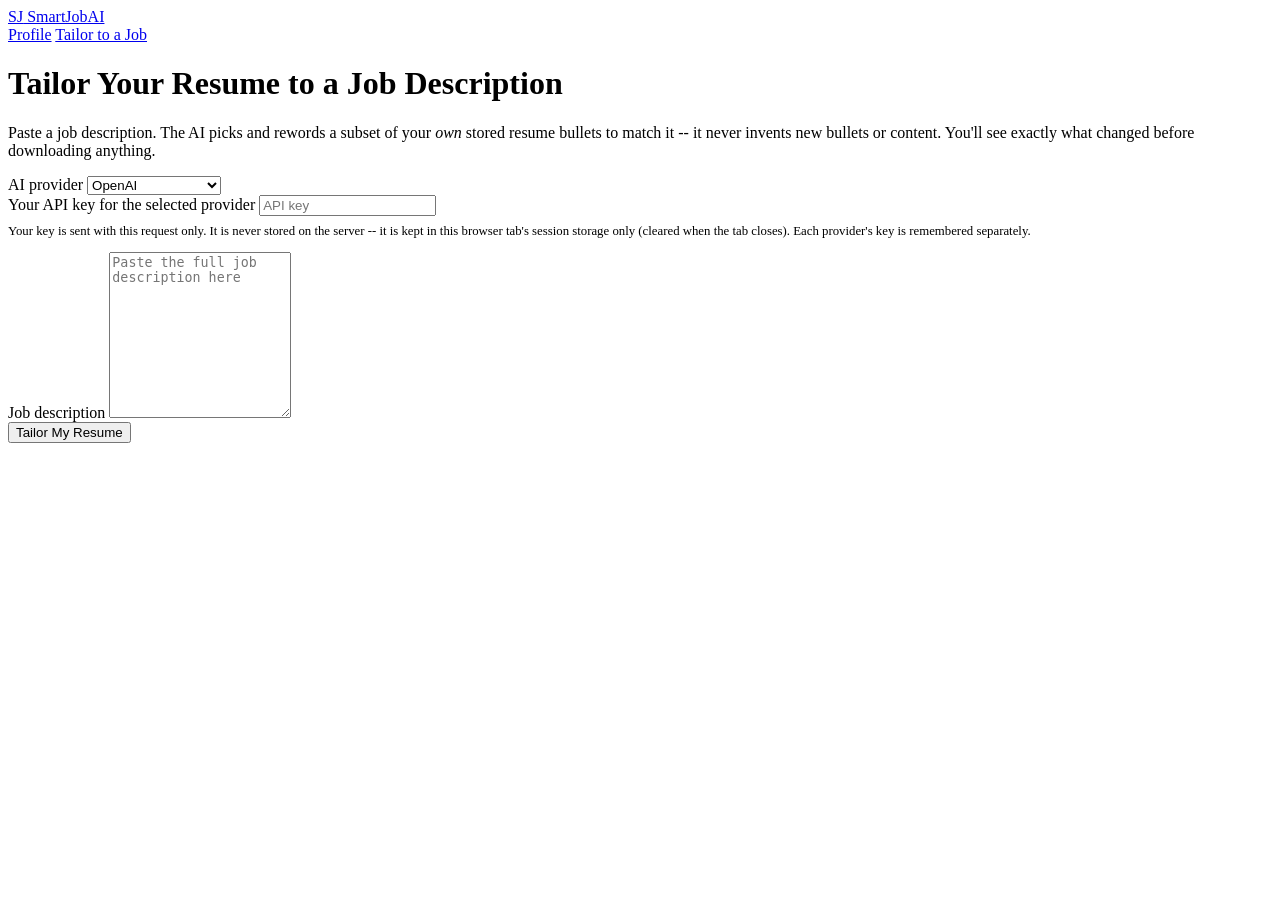
==== frontend/jd.html @ 454280d3 "Add files via upload Frontend added" ====
<!DOCTYPE html>
<html lang="en">
<head>
  <meta charset="UTF-8" />
  <title>SmartJobAI -- Tailor to a Job Description</title>
  <link rel="stylesheet" href="/static/style.css" />
</head>
<body>
  <div class="topbar">
    <div class="topbar-inner">
      <a class="brand" href="/">
        <span class="brand-mark">SJ</span>
        SmartJobAI
      </a>
      <nav class="tabs">
        <a href="/">Profile</a>
        <a href="/jd" class="active">Tailor to a Job</a>
      </nav>
    </div>
  </div>

  <div class="page">
    <h1>Tailor Your Resume to a Job Description</h1>
    <p class="lede">
      Paste a job description. The AI picks and rewords a subset of your
      <em>own</em> stored resume bullets to match it -- it never invents new
      bullets or content. You'll see exactly what changed before downloading
      anything.
    </p>

    <form id="jd-form">
      <div class="card">
        <div class="row-2">
          <div>
            <label>AI provider</label>
            <select id="field-provider">
              <option value="openai">OpenAI</option>
              <option value="anthropic">Anthropic (Claude)</option>
              <option value="gemini">Google Gemini</option>
            </select>
          </div>
          <div>
            <label>Your API key for the selected provider</label>
            <input type="password" id="field-api-key" placeholder="API key" autocomplete="off" />
          </div>
        </div>
        <p style="font-size: 0.8rem; color: var(--color-text-muted); margin-top: 0.5rem;">
          Your key is sent with this request only. It is never stored on the
          server -- it is kept in this browser tab's session storage only
          (cleared when the tab closes). Each provider's key is remembered
          separately.
        </p>

        <label>Job description</label>
        <textarea id="field-jd" style="min-height: 12em;" placeholder="Paste the full job description here"></textarea>
      </div>

      <div class="action-bar">
        <button type="submit" class="primary" id="preview-btn">Tailor My Resume</button>
        <div id="status"></div>
      </div>
    </form>

    <div id="results" style="display: none;">
      <h2>Match Score</h2>
      <div class="card">
        <div class="score-row">
          <div class="score-value" id="score-value">0%</div>
          <div class="score-bar-track"><div class="score-bar-fill" id="score-bar" style="width: 0%;"></div></div>
        </div>
        <div id="matched-chips" class="chip-list"></div>
        <div id="missing-chips" class="chip-list"></div>
        <p id="missing-note" style="font-size: 0.85rem; color: var(--color-text-muted); margin: 0.5rem 0 0;"></p>
        <p style="font-size: 0.8rem; color: var(--color-text-muted); margin: 0.5rem 0 0;">
          Click a missing keyword you <em>actually have experience with</em> to
          add it to your stored Skills -- this doesn't rewrite any bullet, it
          just records a skill you're confirming you have, so it counts
          toward this and future job matches.
        </p>
        <div id="add-keywords-bar" style="display: none; margin-top: 0.75rem;">
          <button type="button" class="add" id="add-keywords-btn"></button>
          <div id="add-keywords-status"></div>
        </div>
      </div>

      <h2>What the AI Changed</h2>
      <div id="diffs-list"></div>
      <div id="no-diffs-message" class="empty-state" style="display: none;">
        No stored bullets closely matched this job description -- try adding
        more relevant experience to your profile, or a broader job
        description.
      </div>

      <div class="action-bar-static">
        <button type="button" class="primary" id="preview-pdf-btn">Preview PDF</button>
        <div id="download-status"></div>
      </div>
    </div>
  </div>

  <div class="modal-overlay" id="pdf-modal-overlay" style="display: none;">
    <div class="modal-box">
      <div class="modal-header">
        <h3>Tailored Resume Preview</h3>
        <button type="button" class="modal-close" id="pdf-modal-close">&times;</button>
      </div>
      <div class="modal-body"><iframe id="pdf-modal-iframe"></iframe></div>
      <div class="modal-footer">
        <button type="button" class="primary" id="pdf-modal-download">Download PDF</button>
      </div>
    </div>
  </div>

  <script src="/static/ui.js"></script>
  <script src="/static/jd.js"></script>
</body>
</html>
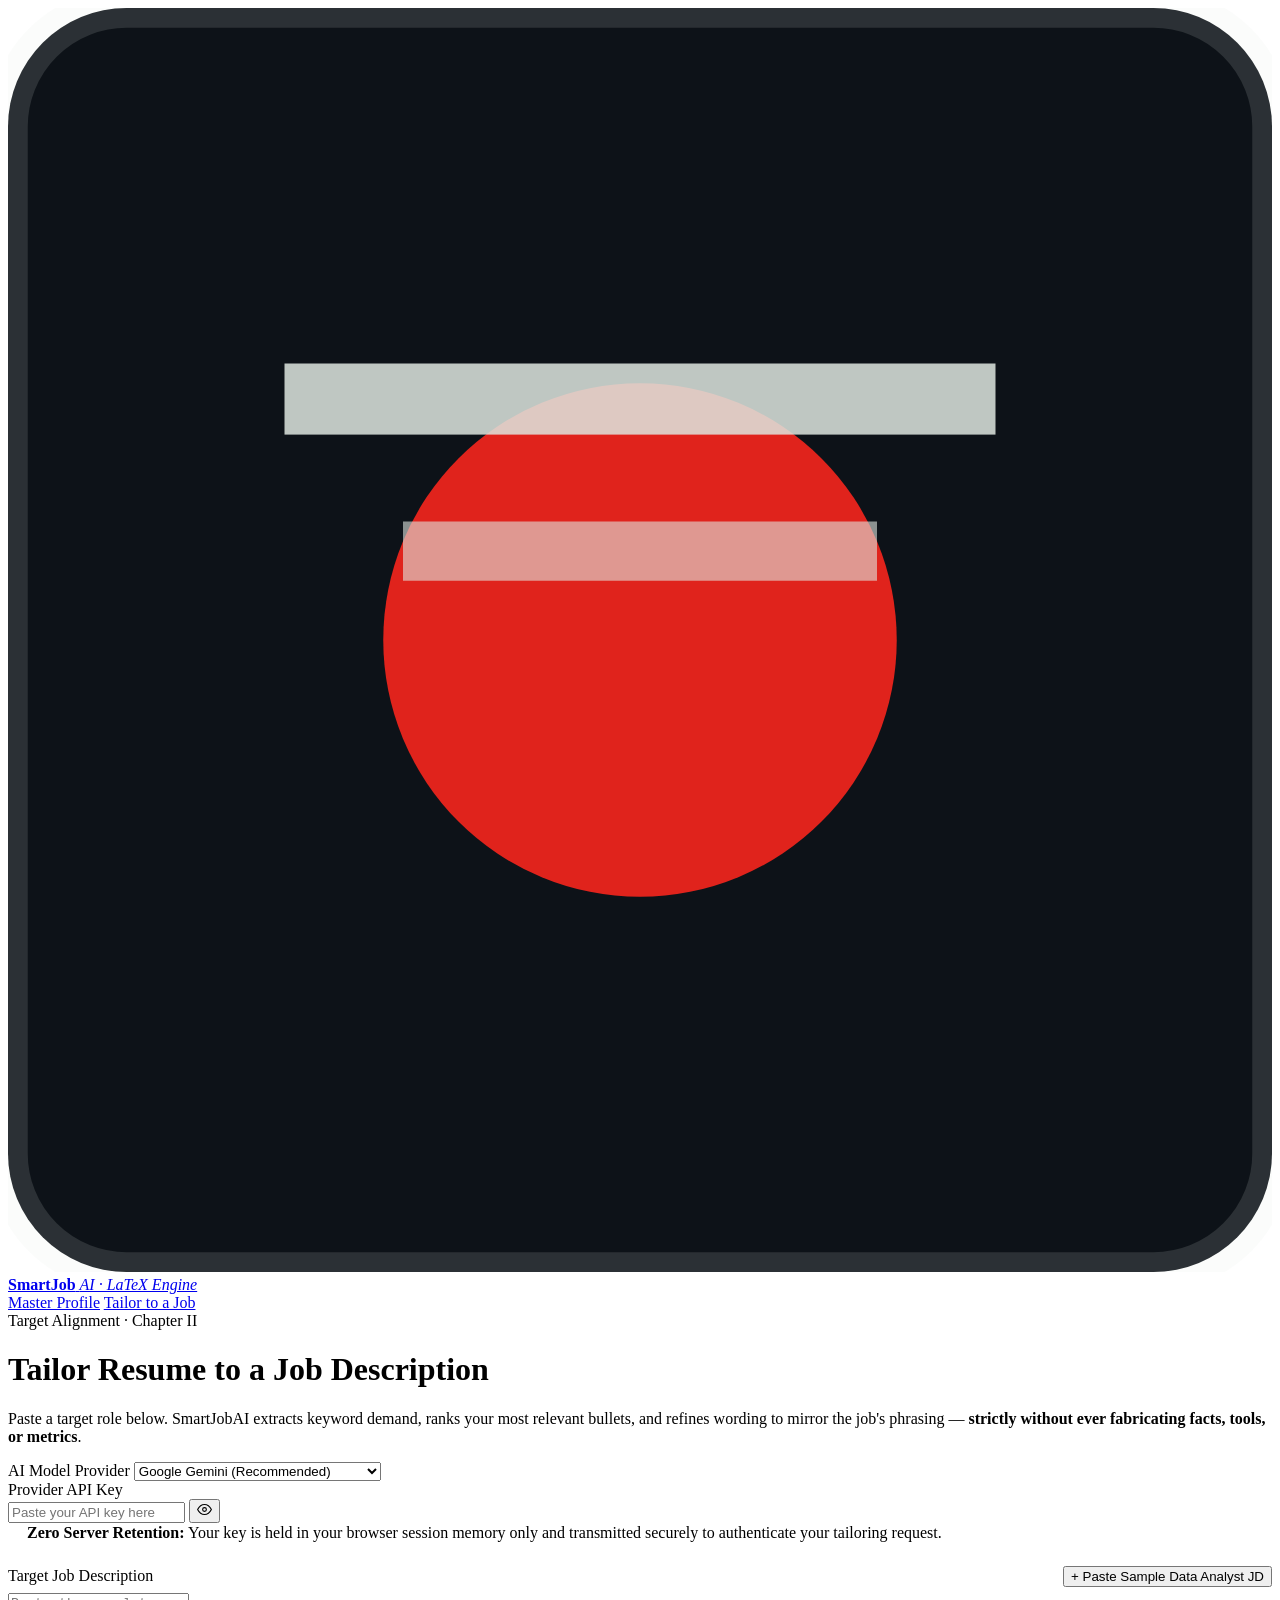
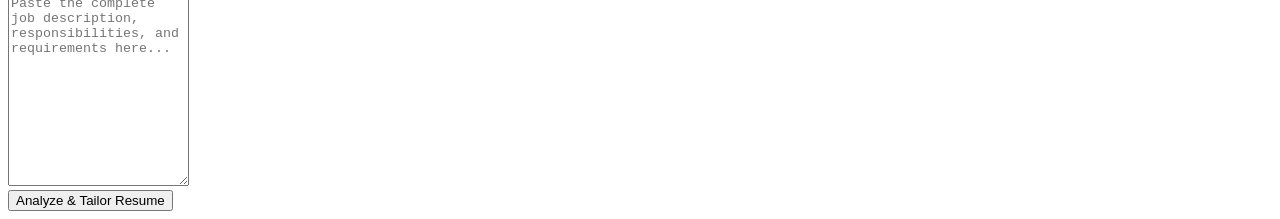
==== commit 1ec9ca8d: "feat(ui): add Kage atmospheric aesthetics, custom obsidian scrollbars, and fluid Zen focus editor" ====
--- a/frontend/jd.html
+++ b/frontend/jd.html
@@ -2,116 +2,167 @@
 <html lang="en">
 <head>
   <meta charset="UTF-8" />
-  <title>SmartJobAI -- Tailor to a Job Description</title>
-  <link rel="stylesheet" href="/static/style.css" />
+  <meta name="viewport" content="width=device-width, initial-scale=1.0" />
+  <title>SmartJobAI — Tailor to a Job Description</title>
+  <link rel="stylesheet" href="/static/style.css?v=1.0.4" />
 </head>
 <body>
-  <div class="topbar">
+  <header class="topbar">
     <div class="topbar-inner">
       <a class="brand" href="/">
-        <span class="brand-mark">SJ</span>
-        SmartJobAI
+        <svg class="brand-symbol" viewBox="0 0 32 32" fill="none">
+          <rect width="32" height="32" rx="3" fill="#0d1218" stroke="rgba(223,231,224,0.14)"/>
+          <circle cx="16" cy="16" r="6.5" fill="#e0231c"/>
+          <rect x="7" y="9" width="18" height="1.8" fill="#dfe7e0" opacity="0.85"/>
+          <rect x="10" y="13" width="12" height="1.5" fill="#dfe7e0" opacity="0.6"/>
+        </svg>
+        <span class="brand-text">
+          <b>SmartJob</b>
+          <i>AI · LaTeX Engine</i>
+        </span>
       </a>
       <nav class="tabs">
-        <a href="/">Profile</a>
+        <a href="/">Master Profile</a>
         <a href="/jd" class="active">Tailor to a Job</a>
       </nav>
     </div>
-  </div>
+  </header>
 
-  <div class="page">
-    <h1>Tailor Your Resume to a Job Description</h1>
-    <p class="lede">
-      Paste a job description. The AI picks and rewords a subset of your
-      <em>own</em> stored resume bullets to match it -- it never invents new
-      bullets or content. You'll see exactly what changed before downloading
-      anything.
-    </p>
+  <main class="page">
+    <div class="hero">
+      <div class="eyebrow">
+        <span class="dot"></span>
+        Target Alignment · Chapter II
+      </div>
+      <h1>Tailor Resume to a Job Description</h1>
+      <p class="lede">
+        Paste a target role below. SmartJobAI extracts keyword demand, ranks your most relevant bullets, and refines wording to mirror the job's phrasing — <strong>strictly without ever fabricating facts, tools, or metrics</strong>.
+      </p>
+    </div>
 
     <form id="jd-form">
       <div class="card">
         <div class="row-2">
           <div>
-            <label>AI provider</label>
+            <label for="field-provider">AI Model Provider</label>
             <select id="field-provider">
-              <option value="openai">OpenAI</option>
-              <option value="anthropic">Anthropic (Claude)</option>
-              <option value="gemini">Google Gemini</option>
+              <option value="gemini">Google Gemini (Recommended)</option>
+              <option value="openai">OpenAI (GPT-4o / GPT-4o-mini)</option>
+              <option value="anthropic">Anthropic (Claude 3.5 Sonnet / Haiku)</option>
             </select>
           </div>
           <div>
-            <label>Your API key for the selected provider</label>
-            <input type="password" id="field-api-key" placeholder="API key" autocomplete="off" />
+            <label for="field-api-key">Provider API Key</label>
+            <div class="password-input-wrap">
+              <input type="password" id="field-api-key" placeholder="Paste your API key here" autocomplete="off" />
+              <button type="button" class="password-toggle-btn" id="toggle-api-key" title="Show / Hide Key">
+                <svg width="15" height="15" viewBox="0 0 24 24" fill="none" stroke="currentColor" stroke-width="1.8" stroke-linecap="round" stroke-linejoin="round" id="eye-icon">
+                  <path d="M1 12s4-8 11-8 11 8 11 8-4 8-11 8-11-8-11-8z"></path>
+                  <circle cx="12" cy="12" r="3"></circle>
+                </svg>
+              </button>
+            </div>
           </div>
         </div>
-        <p style="font-size: 0.8rem; color: var(--color-text-muted); margin-top: 0.5rem;">
-          Your key is sent with this request only. It is never stored on the
-          server -- it is kept in this browser tab's session storage only
-          (cleared when the tab closes). Each provider's key is remembered
-          separately.
-        </p>
 
-        <label>Job description</label>
-        <textarea id="field-jd" style="min-height: 12em;" placeholder="Paste the full job description here"></textarea>
+        <div class="provider-info-box">
+          <svg width="15" height="15" viewBox="0 0 24 24" fill="none" stroke="var(--vermilion)" stroke-width="2" stroke-linecap="round" stroke-linejoin="round">
+            <rect x="3" y="11" width="18" height="11" rx="2" ry="2"></rect>
+            <path d="M7 11V7a5 5 0 0 1 10 0v4"></path>
+          </svg>
+          <span>
+            <strong>Zero Server Retention:</strong> Your key is held in your browser session memory only and transmitted securely to authenticate your tailoring request.
+          </span>
+        </div>
+
+        <div style="display: flex; align-items: center; justify-content: space-between; margin-top: 1.5rem; margin-bottom: 0.4rem;">
+          <label for="field-jd" style="margin: 0;">Target Job Description</label>
+          <button type="button" class="quick-link-btn" id="load-sample-jd">
+            + Paste Sample Data Analyst JD
+          </button>
+        </div>
+        <textarea id="field-jd" style="min-height: 14em;" placeholder="Paste the complete job description, responsibilities, and requirements here..."></textarea>
       </div>
 
       <div class="action-bar">
-        <button type="submit" class="primary" id="preview-btn">Tailor My Resume</button>
+        <button type="submit" class="primary" id="preview-btn">Analyze &amp; Tailor Resume</button>
         <div id="status"></div>
       </div>
     </form>
 
     <div id="results" style="display: none;">
-      <h2>Match Score</h2>
-      <div class="card">
-        <div class="score-row">
-          <div class="score-value" id="score-value">0%</div>
-          <div class="score-bar-track"><div class="score-bar-fill" id="score-bar" style="width: 0%;"></div></div>
+      <div class="section-header">
+        <span class="section-eyebrow"><b>01</b> / Metrics</span>
+        <h2>Keyword Match Analysis</h2>
+        <span class="rule"></span>
+      </div>
+
+      <div class="card score-card">
+        <div class="score-header">
+          <label style="margin: 0;">ATS Compatibility Score</label>
+          <div class="score-row">
+            <div class="score-value" id="score-value">0%</div>
+            <div class="score-bar-track">
+              <div class="score-bar-fill" id="score-bar" style="width: 0%;"></div>
+            </div>
+          </div>
+        </div>
+
+        <div class="chip-group-label">
+          Matched Keywords (Present in Profile)
         </div>
         <div id="matched-chips" class="chip-list"></div>
+
+        <div class="chip-group-label" style="margin-top: 1.25rem;">
+          Missing Keywords (Required by JD)
+        </div>
         <div id="missing-chips" class="chip-list"></div>
-        <p id="missing-note" style="font-size: 0.85rem; color: var(--color-text-muted); margin: 0.5rem 0 0;"></p>
-        <p style="font-size: 0.8rem; color: var(--color-text-muted); margin: 0.5rem 0 0;">
-          Click a missing keyword you <em>actually have experience with</em> to
-          add it to your stored Skills -- this doesn't rewrite any bullet, it
-          just records a skill you're confirming you have, so it counts
-          toward this and future job matches.
+
+        <p id="missing-note" style="font-size: 12px; color: var(--muted); margin: 0.6rem 0 0;"></p>
+        <p style="font-size: 11.5px; color: var(--muted); margin: 0.3rem 0 0;">
+          Tip: Click any missing keyword you possess to claim and append it to your master profile skills.
         </p>
-        <div id="add-keywords-bar" style="display: none; margin-top: 0.75rem;">
-          <button type="button" class="add" id="add-keywords-btn"></button>
+
+        <div id="add-keywords-bar" style="display: none; margin-top: 1rem;">
+          <button type="button" class="add" id="add-keywords-btn" style="border-style: solid; background: rgba(224, 35, 28, 0.08); border-color: var(--vermilion); color: var(--bone);"></button>
           <div id="add-keywords-status"></div>
         </div>
       </div>
 
-      <h2>What the AI Changed</h2>
+      <div class="section-header">
+        <span class="section-eyebrow"><b>02</b> / Diff</span>
+        <h2>Tailored Bullet Changes</h2>
+        <span class="rule"></span>
+      </div>
+
       <div id="diffs-list"></div>
       <div id="no-diffs-message" class="empty-state" style="display: none;">
-        No stored bullets closely matched this job description -- try adding
-        more relevant experience to your profile, or a broader job
-        description.
+        No stored bullets matched this job description — try adding more relevant experience to your profile, or testing with a broader job description.
       </div>
 
       <div class="action-bar-static">
-        <button type="button" class="primary" id="preview-pdf-btn">Preview PDF</button>
+        <button type="button" class="primary" id="preview-pdf-btn">Preview Tailored PDF</button>
         <div id="download-status"></div>
+      </div>
+    </div>
+  </main>
+
+  <div class="modal-overlay" id="pdf-modal-overlay" style="display: none;">
+    <div class="modal-box">
+      <div class="modal-header">
+        <h3>Tailored Resume PDF Preview</h3>
+        <button type="button" class="modal-close" id="pdf-modal-close" title="Close Preview">&times;</button>
+      </div>
+      <div class="modal-body"><iframe id="pdf-modal-iframe"></iframe></div>
+      <div class="modal-footer">
+        <button type="button" class="secondary" onclick="closePdfPreview()">Close</button>
+        <button type="button" class="primary" id="pdf-modal-download">Download Tailored PDF</button>
       </div>
     </div>
   </div>
 
-  <div class="modal-overlay" id="pdf-modal-overlay" style="display: none;">
-    <div class="modal-box">
-      <div class="modal-header">
-        <h3>Tailored Resume Preview</h3>
-        <button type="button" class="modal-close" id="pdf-modal-close">&times;</button>
-      </div>
-      <div class="modal-body"><iframe id="pdf-modal-iframe"></iframe></div>
-      <div class="modal-footer">
-        <button type="button" class="primary" id="pdf-modal-download">Download PDF</button>
-      </div>
-    </div>
-  </div>
-
-  <script src="/static/ui.js"></script>
+  <script src="/static/mountain-canvas.js"></script>
+  <script src="/static/ui.js?v=1.0.4"></script>
   <script src="/static/jd.js"></script>
 </body>
 </html>
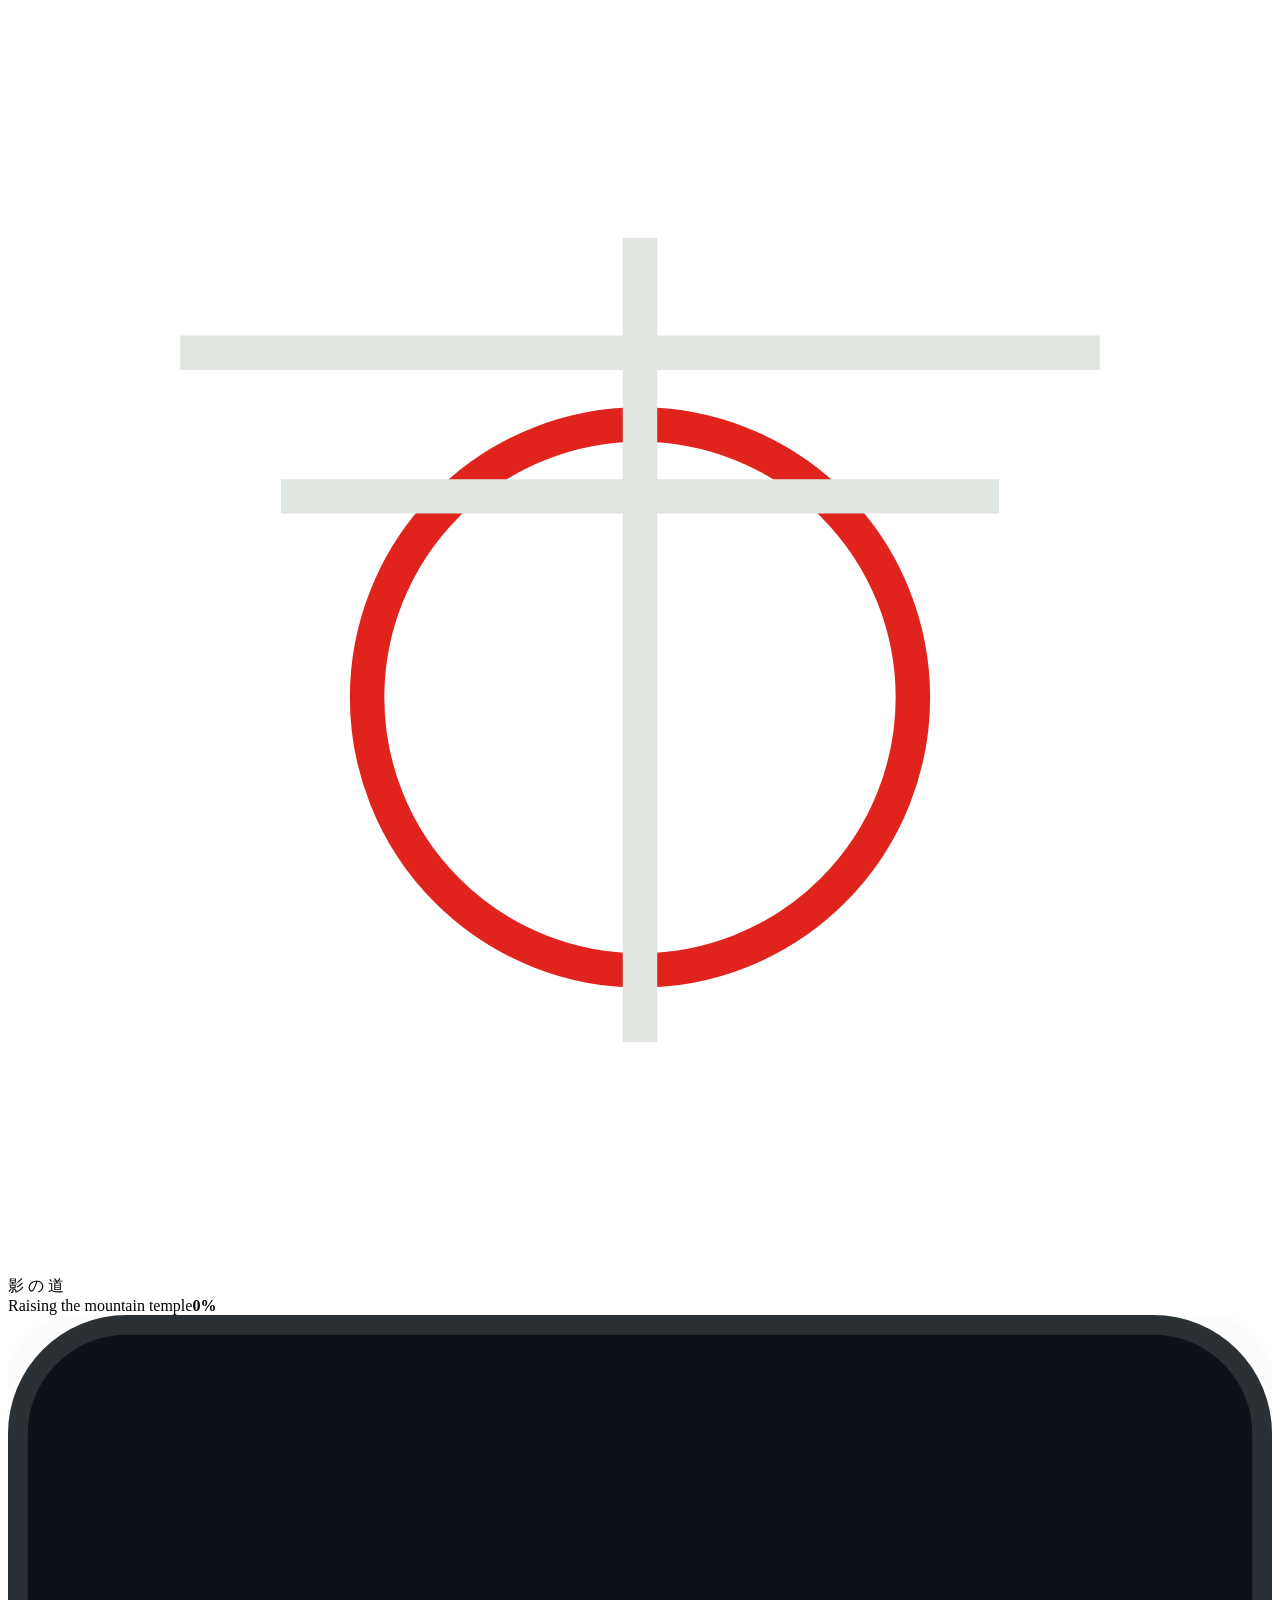
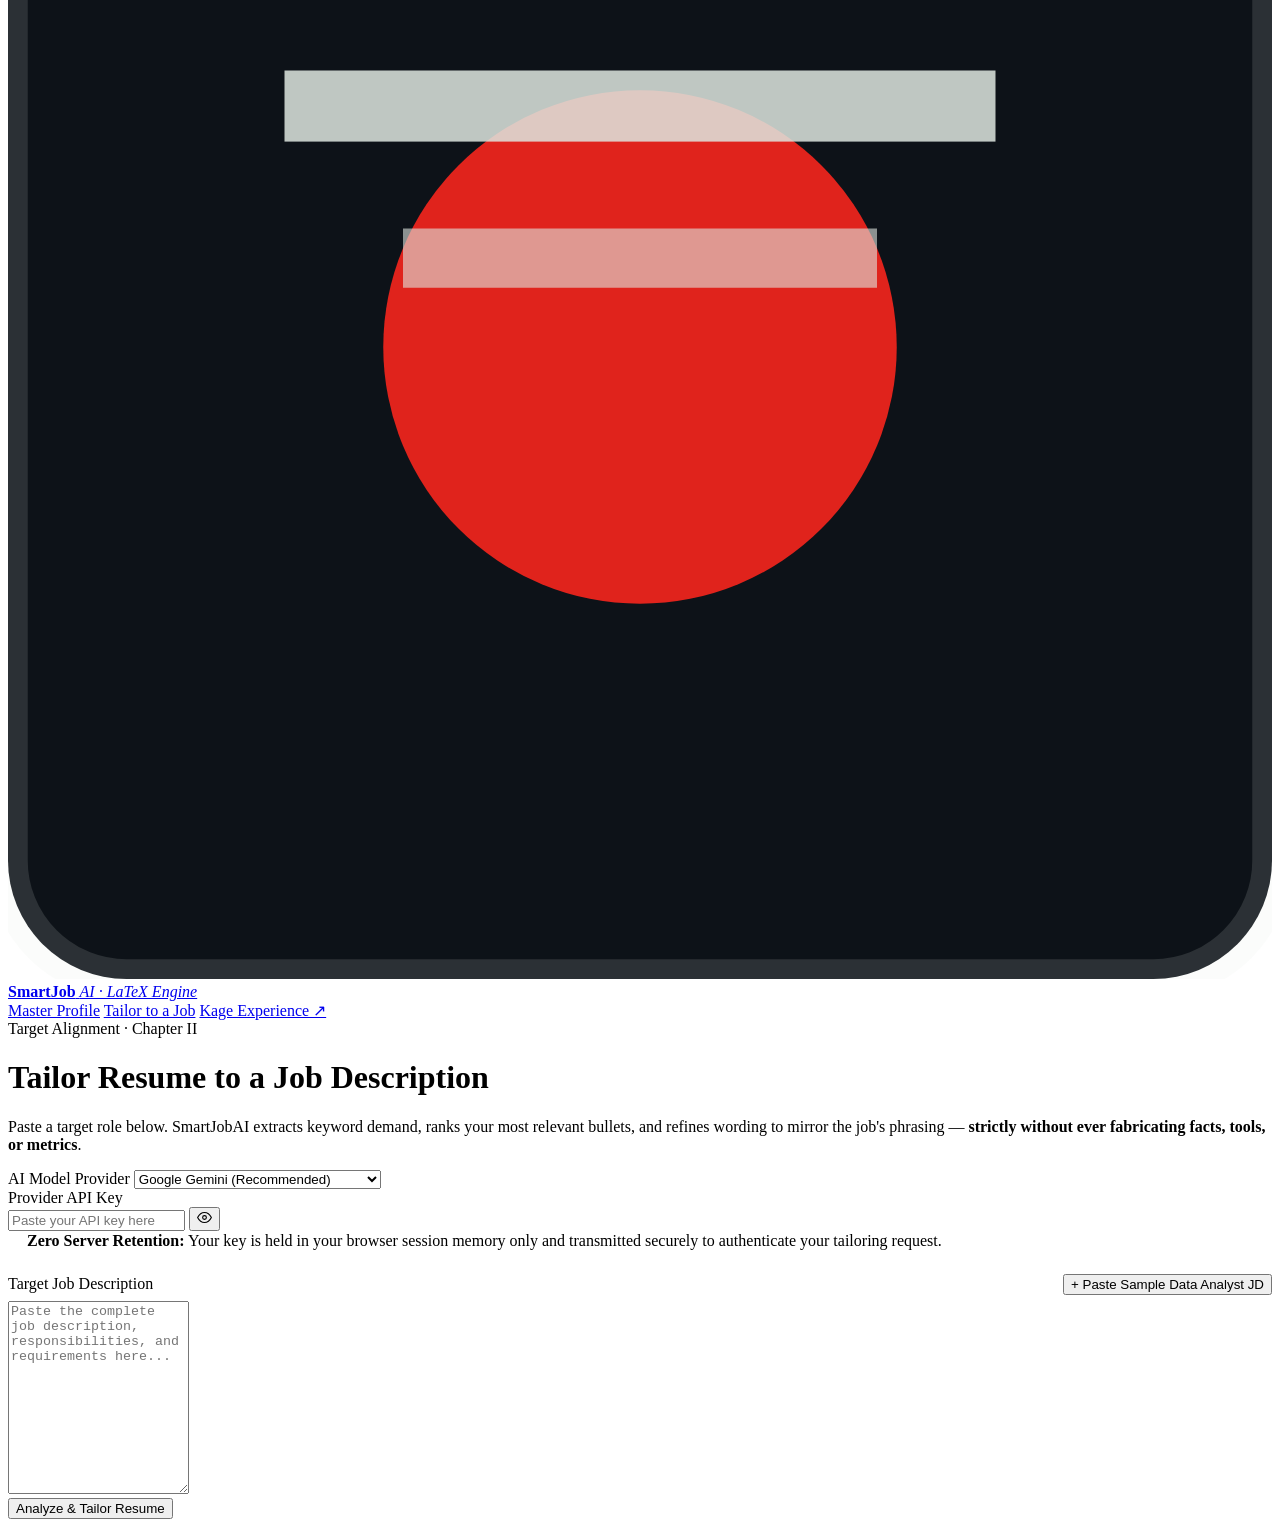
==== commit 8bcce982: "feat: reinstate Kage atmospheric loading screen and Kyoto mountain temple blend" ====
--- a/frontend/jd.html
+++ b/frontend/jd.html
@@ -4,9 +4,26 @@
   <meta charset="UTF-8" />
   <meta name="viewport" content="width=device-width, initial-scale=1.0" />
   <title>SmartJobAI — Tailor to a Job Description</title>
-  <link rel="stylesheet" href="/static/style.css?v=1.0.4" />
+  <link rel="stylesheet" href="/static/style.css?v=1.0.7" />
 </head>
 <body>
+  <!-- ============================================================ Kage Preloader -->
+  <div id="pre">
+    <div class="pre-in">
+      <div class="pre-mark">
+        <svg viewBox="0 0 44 44" fill="none" aria-hidden="true">
+          <circle cx="22" cy="24" r="9.5" stroke="#e0231c" stroke-width="1.2"/>
+          <path d="M6 12h32M9.5 17h25M22 8v28" stroke="#dfe7e0" stroke-width="1.2"/>
+        </svg>
+      </div>
+      <div class="pre-jp jp">影 の 道</div>
+      <div class="pre-bar"><i id="pre-fill"></i></div>
+      <div class="pre-meta">
+        <span>Raising the mountain temple</span><b><span id="pre-pct">0</span>%</b>
+      </div>
+    </div>
+  </div>
+
   <header class="topbar">
     <div class="topbar-inner">
       <a class="brand" href="/">
@@ -24,6 +41,7 @@
       <nav class="tabs">
         <a href="/">Master Profile</a>
         <a href="/jd" class="active">Tailor to a Job</a>
+        <a href="/kage">Kage Experience ↗</a>
       </nav>
     </div>
   </header>
@@ -130,7 +148,50 @@
       </div>
 
       <div class="section-header">
-        <span class="section-eyebrow"><b>02</b> / Diff</span>
+        <span class="section-eyebrow"><b>02</b> / Skills</span>
+        <h2>Active Skills for this Tailored CV</h2>
+        <span class="rule"></span>
+      </div>
+
+      <div class="card skills-management-card">
+        <div class="skills-mgmt-desc">
+          <span>Manage which skills are included in this specific job's resume. Click <strong>&times;</strong> to remove skills that aren't needed for this role, or add new technical skills below.</span>
+          <div class="skills-mgmt-actions">
+            <button type="button" class="secondary tiny" id="reset-skills-btn" title="Reset back to master profile skills">Reset to Profile</button>
+            <button type="button" class="secondary tiny" id="save-master-skills-btn" title="Save current tailored skills back to master profile">Save to Profile</button>
+          </div>
+        </div>
+
+        <div id="tailored-skills-list" class="tailored-skills-grid"></div>
+
+        <div class="add-skill-bar">
+          <input type="text" id="new-skill-input" placeholder="Add custom skill (e.g. Snowflake, Power Query)...">
+          <select id="new-skill-category-select"></select>
+          <button type="button" class="secondary" id="add-custom-skill-btn">+ Add Skill</button>
+        </div>
+        <div id="skills-sync-status" class="sync-status-msg"></div>
+      </div>
+
+      <div class="section-header" id="honesty-section-header">
+        <span class="section-eyebrow"><b>03</b> / Honesty Advisory</span>
+        <h2>Interview Preparation &amp; Gap Advisory</h2>
+        <span class="rule"></span>
+      </div>
+
+      <div class="card honesty-card" id="honesty-card">
+        <div class="honesty-header">
+          <svg width="18" height="18" viewBox="0 0 24 24" fill="none" stroke="currentColor" stroke-width="2" stroke-linecap="round" stroke-linejoin="round">
+            <path d="M12 22s8-4 8-10V5l-8-3-8 3v7c0 6 8 10 8 10z"></path>
+            <path d="M12 8v4"></path>
+            <path d="M12 16h.01"></path>
+          </svg>
+          <span>Truthful Match &amp; Non-Fabrication Protocol</span>
+        </div>
+        <p class="honesty-text" id="honesty-text"></p>
+      </div>
+
+      <div class="section-header">
+        <span class="section-eyebrow"><b>04</b> / Diff</span>
         <h2>Tailored Bullet Changes</h2>
         <span class="rule"></span>
       </div>
@@ -161,8 +222,8 @@
     </div>
   </div>
 
-  <script src="/static/mountain-canvas.js"></script>
-  <script src="/static/ui.js?v=1.0.4"></script>
-  <script src="/static/jd.js"></script>
+  <script src="/static/mountain-canvas.js?v=1.0.7"></script>
+  <script src="/static/ui.js?v=1.0.7"></script>
+  <script src="/static/jd.js?v=1.0.7"></script>
 </body>
 </html>
